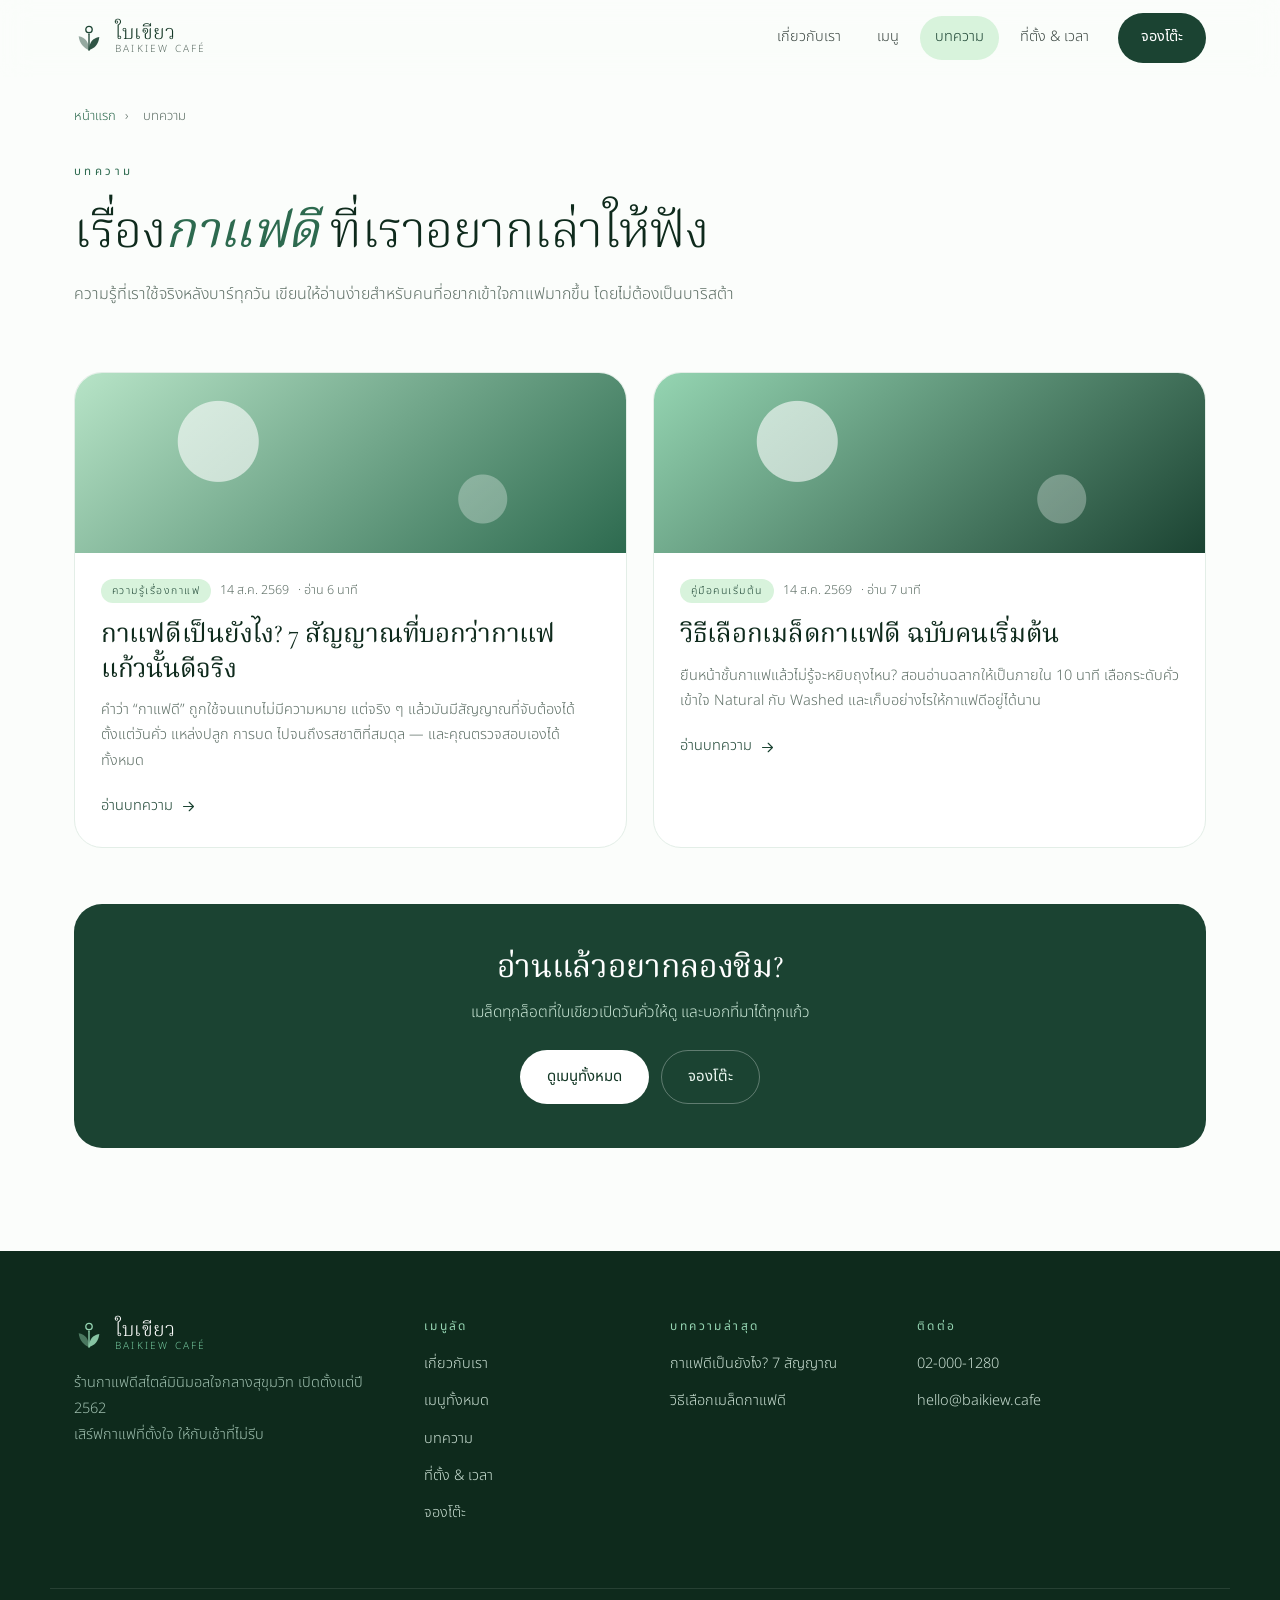
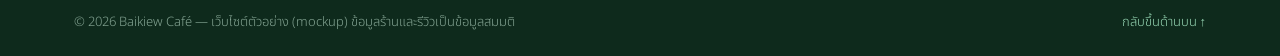
==== blog/index.html @ 53b9fb04 "Add SEO layer and two articles targeting "กาแฟดี" - Homepage: keyword-focused title/description, can" ====
<!DOCTYPE html>
<html lang="th">
<head>
<meta charset="UTF-8" />
<meta name="viewport" content="width=device-width, initial-scale=1" />
<title>บทความเรื่องกาแฟดี — ความรู้จากบาริสต้าใบเขียว | Baikiew Café</title>
<meta name="description" content="รวมบทความเรื่องกาแฟดีจากทีมบาริสต้าใบเขียว ตั้งแต่วิธีดูว่ากาแฟแก้วไหนดีจริง ไปจนถึงคู่มือเลือกและเก็บเมล็ดกาแฟฉบับคนเริ่มต้น" />
<meta name="keywords" content="กาแฟดี, บทความกาแฟ, ความรู้กาแฟ, เลือกเมล็ดกาแฟ" />
<meta name="robots" content="index, follow, max-image-preview:large" />
<link rel="canonical" href="https://baikiew-cafe-tham8.vercel.app/blog/" />
<meta name="theme-color" content="#2D6A4F" />
<link rel="icon" href="../assets/favicon.svg" type="image/svg+xml" />

<meta property="og:type" content="website" />
<meta property="og:title" content="บทความเรื่องกาแฟดี — ความรู้จากบาริสต้าใบเขียว" />
<meta property="og:description" content="รวมบทความเรื่องกาแฟดี ตั้งแต่วิธีดูว่ากาแฟแก้วไหนดีจริง ไปจนถึงคู่มือเลือกเมล็ด" />
<meta property="og:url" content="https://baikiew-cafe-tham8.vercel.app/blog/" />
<meta property="og:site_name" content="ใบเขียว · Baikiew Café" />
<meta property="og:locale" content="th_TH" />

<link rel="preconnect" href="https://fonts.googleapis.com" />
<link rel="preconnect" href="https://fonts.gstatic.com" crossorigin />
<link href="https://fonts.googleapis.com/css2?family=Cormorant+Garamond:ital,wght@0,300;0,400;0,500;0,600;1,400&family=Noto+Sans+Thai:wght@200;300;400;500;600&family=Noto+Serif+Thai:wght@300;400;500&display=swap" rel="stylesheet" />
<link rel="stylesheet" href="../styles.css" />

<script type="application/ld+json">
{
  "@context": "https://schema.org",
  "@type": "Blog",
  "name": "บทความเรื่องกาแฟดี — ใบเขียว Baikiew Café",
  "description": "รวมบทความเรื่องกาแฟดีจากทีมบาริสต้าใบเขียว",
  "inLanguage": "th-TH",
  "url": "https://baikiew-cafe-tham8.vercel.app/blog/",
  "publisher": { "@type": "Organization", "name": "ใบเขียว · Baikiew Café" },
  "blogPost": [
    {
      "@type": "BlogPosting",
      "headline": "กาแฟดีเป็นยังไง? 7 สัญญาณที่บอกว่ากาแฟแก้วนั้นดีจริง",
      "url": "https://baikiew-cafe-tham8.vercel.app/blog/what-makes-good-coffee",
      "datePublished": "2026-08-14"
    },
    {
      "@type": "BlogPosting",
      "headline": "วิธีเลือกเมล็ดกาแฟดี ฉบับคนเริ่มต้น",
      "url": "https://baikiew-cafe-tham8.vercel.app/blog/how-to-choose-coffee-beans",
      "datePublished": "2026-08-14"
    }
  ]
}
</script>

<script type="application/ld+json">
{
  "@context": "https://schema.org",
  "@type": "BreadcrumbList",
  "itemListElement": [
    { "@type": "ListItem", "position": 1, "name": "หน้าแรก", "item": "https://baikiew-cafe-tham8.vercel.app/" },
    { "@type": "ListItem", "position": 2, "name": "บทความ" }
  ]
}
</script>
</head>
<body>

<a class="skip-link" href="#main">ข้ามไปยังเนื้อหาหลัก</a>

<header class="site-header" id="siteHeader">
  <div class="wrap header-inner">
    <a href="../" class="brand" aria-label="Baikiew Café หน้าแรก">
      <svg class="brand-mark" viewBox="0 0 32 32" aria-hidden="true">
        <path d="M16 29c0-8 4-13 11-14-1 8-5 12-11 14Z" fill="currentColor" opacity=".9"/>
        <path d="M16 29C16 20 12 15 5 14c1 8 5 12 11 15Z" fill="currentColor" opacity=".45"/>
        <path d="M16 29V12" stroke="currentColor" stroke-width="1.4" stroke-linecap="round"/>
        <circle cx="16" cy="7" r="3.4" fill="none" stroke="currentColor" stroke-width="1.4"/>
      </svg>
      <span class="brand-text">
        <span class="brand-th">ใบเขียว</span>
        <span class="brand-en">Baikiew Café</span>
      </span>
    </a>
    <nav class="nav" id="nav" aria-label="เมนูหลัก">
      <a href="../#about">เกี่ยวกับเรา</a>
      <a href="../#menu">เมนู</a>
      <a href="./" class="active">บทความ</a>
      <a href="../#visit">ที่ตั้ง &amp; เวลา</a>
      <a href="../#reserve" class="btn btn-solid nav-cta">จองโต๊ะ</a>
    </nav>
    <button class="hamburger" id="hamburger" aria-label="เปิดเมนู" aria-expanded="false" aria-controls="nav">
      <span></span><span></span><span></span>
    </button>
  </div>
</header>

<main id="main">
<section class="section blog-index">
  <div class="wrap">

    <nav class="crumbs" aria-label="เส้นทางนำทาง">
      <a href="../">หน้าแรก</a> <span aria-hidden="true">›</span>
      <span aria-current="page">บทความ</span>
    </nav>

    <div class="section-head">
      <p class="eyebrow">บทความ</p>
      <h1>เรื่อง<span class="ital">กาแฟดี</span> ที่เราอยากเล่าให้ฟัง</h1>
      <p class="section-sub">
        ความรู้ที่เราใช้จริงหลังบาร์ทุกวัน เขียนให้อ่านง่ายสำหรับคนที่อยากเข้าใจกาแฟมากขึ้น
        โดยไม่ต้องเป็นบาริสต้า
      </p>
    </div>

    <div class="post-grid">

      <article class="post-card">
        <a href="what-makes-good-coffee" class="post-card-art post-art--a" aria-hidden="true" tabindex="-1"></a>
        <div class="post-card-body">
          <div class="post-card-meta">
            <span class="tag">ความรู้เรื่องกาแฟ</span>
            <time datetime="2026-08-14">14 ส.ค. 2569</time>
            <span>· อ่าน 6 นาที</span>
          </div>
          <h2><a href="what-makes-good-coffee">กาแฟดีเป็นยังไง? 7 สัญญาณที่บอกว่ากาแฟแก้วนั้นดีจริง</a></h2>
          <p>
            คำว่า “กาแฟดี” ถูกใช้จนแทบไม่มีความหมาย แต่จริง ๆ แล้วมันมีสัญญาณที่จับต้องได้
            ตั้งแต่วันคั่ว แหล่งปลูก การบด ไปจนถึงรสชาติที่สมดุล — และคุณตรวจสอบเองได้ทั้งหมด
          </p>
          <a href="what-makes-good-coffee" class="post-card-more">
            อ่านบทความ
            <svg viewBox="0 0 24 24" aria-hidden="true" class="ico"><path d="M5 12h14m-6-6 6 6-6 6" fill="none" stroke="currentColor" stroke-width="1.6" stroke-linecap="round" stroke-linejoin="round"/></svg>
          </a>
        </div>
      </article>

      <article class="post-card">
        <a href="how-to-choose-coffee-beans" class="post-card-art post-art--b" aria-hidden="true" tabindex="-1"></a>
        <div class="post-card-body">
          <div class="post-card-meta">
            <span class="tag">คู่มือคนเริ่มต้น</span>
            <time datetime="2026-08-14">14 ส.ค. 2569</time>
            <span>· อ่าน 7 นาที</span>
          </div>
          <h2><a href="how-to-choose-coffee-beans">วิธีเลือกเมล็ดกาแฟดี ฉบับคนเริ่มต้น</a></h2>
          <p>
            ยืนหน้าชั้นกาแฟแล้วไม่รู้จะหยิบถุงไหน? สอนอ่านฉลากให้เป็นภายใน 10 นาที
            เลือกระดับคั่ว เข้าใจ Natural กับ Washed และเก็บอย่างไรให้กาแฟดีอยู่ได้นาน
          </p>
          <a href="how-to-choose-coffee-beans" class="post-card-more">
            อ่านบทความ
            <svg viewBox="0 0 24 24" aria-hidden="true" class="ico"><path d="M5 12h14m-6-6 6 6-6 6" fill="none" stroke="currentColor" stroke-width="1.6" stroke-linecap="round" stroke-linejoin="round"/></svg>
          </a>
        </div>
      </article>

    </div>

    <div class="post-cta">
      <h2>อ่านแล้วอยากลองชิม?</h2>
      <p>เมล็ดทุกล็อตที่ใบเขียวเปิดวันคั่วให้ดู และบอกที่มาได้ทุกแก้ว</p>
      <div class="post-cta-actions">
        <a href="../#menu" class="btn btn-solid">ดูเมนูทั้งหมด</a>
        <a href="../#reserve" class="btn btn-ghost">จองโต๊ะ</a>
      </div>
    </div>

  </div>
</section>
</main>

<footer class="site-footer">
  <div class="wrap footer-grid">
    <div class="footer-brand">
      <div class="brand brand--footer">
        <svg class="brand-mark" viewBox="0 0 32 32" aria-hidden="true">
          <path d="M16 29c0-8 4-13 11-14-1 8-5 12-11 14Z" fill="currentColor" opacity=".9"/>
          <path d="M16 29C16 20 12 15 5 14c1 8 5 12 11 15Z" fill="currentColor" opacity=".45"/>
          <path d="M16 29V12" stroke="currentColor" stroke-width="1.4" stroke-linecap="round"/>
          <circle cx="16" cy="7" r="3.4" fill="none" stroke="currentColor" stroke-width="1.4"/>
        </svg>
        <span class="brand-text"><span class="brand-th">ใบเขียว</span><span class="brand-en">Baikiew Café</span></span>
      </div>
      <p>ร้านกาแฟดีสไตล์มินิมอลใจกลางสุขุมวิท เปิดตั้งแต่ปี 2562<br />เสิร์ฟกาแฟที่ตั้งใจ ให้กับเช้าที่ไม่รีบ</p>
    </div>
    <div class="footer-col">
      <h4>เมนูลัด</h4>
      <ul>
        <li><a href="../#about">เกี่ยวกับเรา</a></li>
        <li><a href="../#menu">เมนูทั้งหมด</a></li>
        <li><a href="./">บทความ</a></li>
        <li><a href="../#visit">ที่ตั้ง &amp; เวลา</a></li>
        <li><a href="../#reserve">จองโต๊ะ</a></li>
      </ul>
    </div>
    <div class="footer-col">
      <h4>บทความล่าสุด</h4>
      <ul>
        <li><a href="what-makes-good-coffee">กาแฟดีเป็นยังไง? 7 สัญญาณ</a></li>
        <li><a href="how-to-choose-coffee-beans">วิธีเลือกเมล็ดกาแฟดี</a></li>
      </ul>
    </div>
    <div class="footer-col">
      <h4>ติดต่อ</h4>
      <ul>
        <li><a href="tel:+6620001280">02‑000‑1280</a></li>
        <li><a href="mailto:hello@baikiew.cafe">hello@baikiew.cafe</a></li>
      </ul>
    </div>
  </div>
  <div class="wrap footer-bottom">
    <p>© <span id="year">2026</span> Baikiew Café — เว็บไซต์ตัวอย่าง (mockup) ข้อมูลร้านและรีวิวเป็นข้อมูลสมมติ</p>
    <a href="#" class="to-top">กลับขึ้นด้านบน ↑</a>
  </div>
</footer>

<script src="../app.js"></script>
</body>
</html>
---- styles.css ----
/* =========================================================
   Baikiew Café — minimal green & white
   ========================================================= */

:root {
  --green-900: #0E2A1C;
  --green-800: #143826;
  --green-700: #1B4332;
  --green-600: #2D6A4F;
  --green-500: #40916C;
  --green-400: #74C69D;
  --green-300: #95D5B2;
  --green-200: #B7E4C7;
  --green-100: #D8F3DC;
  --green-050: #F1F8F4;

  --white: #FFFFFF;
  --paper: #FBFDFB;
  --ink: #12211A;
  --muted: #5E6F66;
  --line: #E3EEE7;

  --radius-s: 10px;
  --radius: 18px;
  --radius-l: 28px;

  --shadow-s: 0 1px 2px rgba(14, 42, 28, .05), 0 4px 14px rgba(14, 42, 28, .05);
  --shadow-m: 0 2px 6px rgba(14, 42, 28, .06), 0 18px 44px rgba(14, 42, 28, .08);

  --font-body: 'Noto Sans Thai', -apple-system, BlinkMacSystemFont, 'Segoe UI', sans-serif;
  --font-display: 'Cormorant Garamond', 'Noto Serif Thai', Georgia, serif;

  --wrap: 1180px;
  --header-h: 76px;
}

/* ---------- reset ---------- */
*, *::before, *::after { box-sizing: border-box; }
html { -webkit-text-size-adjust: 100%; scroll-behavior: smooth; scroll-padding-top: 96px; }
body {
  margin: 0;
  font-family: var(--font-body);
  font-weight: 300;
  font-size: 16px;
  line-height: 1.75;
  color: var(--ink);
  background: var(--paper);
  -webkit-font-smoothing: antialiased;
}
img, svg { max-width: 100%; display: block; }
a { color: inherit; }
h1, h2, h3, h4 { margin: 0; font-weight: 400; line-height: 1.2; letter-spacing: -.01em; }
p { margin: 0; }
ul { margin: 0; padding: 0; list-style: none; }
button, input, select, textarea { font: inherit; color: inherit; }

.wrap { width: 100%; max-width: var(--wrap); margin-inline: auto; padding-inline: 24px; }

.skip-link {
  position: absolute; left: -9999px; top: 0; z-index: 200;
  background: var(--green-700); color: #fff; padding: 12px 20px; border-radius: 0 0 10px 0;
}
.skip-link:focus { left: 0; }

:focus-visible { outline: 2px solid var(--green-600); outline-offset: 3px; border-radius: 4px; }

.ital {
  font-family: var(--font-display); font-style: italic; font-weight: 400;
  color: var(--green-600); white-space: nowrap;
}

/* ---------- buttons ---------- */
.btn {
  display: inline-flex; align-items: center; justify-content: center; gap: 8px;
  padding: 13px 26px; border-radius: 999px;
  font-size: 15px; font-weight: 400; text-decoration: none; cursor: pointer;
  border: 1px solid transparent; transition: all .25s ease; white-space: nowrap;
}
.btn .ico { width: 18px; height: 18px; transition: transform .25s ease; }
.btn:hover .ico { transform: translateX(4px); }
.btn-solid { background: var(--green-700); color: #fff; }
.btn-solid:hover { background: var(--green-900); transform: translateY(-2px); box-shadow: 0 10px 24px rgba(27, 67, 50, .25); }
.btn-ghost { background: transparent; color: var(--green-800); border-color: var(--green-200); }
.btn-ghost:hover { background: var(--green-050); border-color: var(--green-400); }
.btn-block { width: 100%; }

/* ---------- header ---------- */
.site-header {
  position: sticky; top: 0; z-index: 100;
  background: rgba(251, 253, 251, .82);
  backdrop-filter: saturate(180%) blur(14px);
  -webkit-backdrop-filter: saturate(180%) blur(14px);
  border-bottom: 1px solid transparent;
  transition: border-color .3s ease, box-shadow .3s ease;
}
.site-header.scrolled { border-bottom-color: var(--line); box-shadow: 0 1px 20px rgba(14, 42, 28, .05); }
.header-inner { display: flex; align-items: center; justify-content: space-between; height: var(--header-h); gap: 20px; }

.brand { display: inline-flex; align-items: center; gap: 11px; text-decoration: none; color: var(--green-700); }
.brand-mark { width: 30px; height: 30px; flex: none; }
.brand-text { display: flex; flex-direction: column; line-height: 1.1; }
.brand-th { font-family: var(--font-display); font-size: 20px; color: var(--green-800); letter-spacing: .01em; }
.brand-en { font-size: 10px; letter-spacing: .22em; text-transform: uppercase; color: var(--muted); }

.nav { display: flex; align-items: center; gap: 6px; }
.nav > a {
  padding: 9px 15px; border-radius: 999px; font-size: 14.5px;
  text-decoration: none; color: var(--ink); opacity: .82; transition: all .2s ease;
}
.nav > a:hover { opacity: 1; background: var(--green-050); }
.nav > a.active { color: var(--green-700); opacity: 1; background: var(--green-100); }
.nav-cta { margin-left: 8px; padding: 11px 22px !important; color: #fff !important; opacity: 1 !important; }
.nav-cta:hover { background: var(--green-900) !important; }

.hamburger {
  display: none; width: 42px; height: 42px; border: 1px solid var(--line); background: var(--white);
  border-radius: 12px; cursor: pointer; padding: 0; place-items: center; gap: 5px;
}
.hamburger span { display: block; width: 18px; height: 1.6px; background: var(--green-800); border-radius: 2px; transition: transform .28s ease, opacity .2s ease; }
.hamburger[aria-expanded="true"] span:nth-child(1) { transform: translateY(6.6px) rotate(45deg); }
.hamburger[aria-expanded="true"] span:nth-child(2) { opacity: 0; }
.hamburger[aria-expanded="true"] span:nth-child(3) { transform: translateY(-6.6px) rotate(-45deg); }

/* ---------- hero ---------- */
.hero { position: relative; overflow: hidden; background: linear-gradient(180deg, var(--green-050) 0%, var(--paper) 78%); }
.hero-grid {
  display: grid; grid-template-columns: 1.05fr .95fr; gap: 56px; align-items: center;
  padding-block: clamp(48px, 7vw, 96px) clamp(40px, 5vw, 72px);
}
.eyebrow {
  font-size: 11.5px; letter-spacing: .3em; text-transform: uppercase;
  color: var(--green-600); margin-bottom: 18px; font-weight: 400;
}
.hero h1 {
  font-family: var(--font-display);
  font-size: clamp(42px, 6vw, 74px);
  /* Thai needs headroom for tone marks / upper vowels — don't go below ~1.15 */
  font-weight: 300; line-height: 1.16; letter-spacing: -.015em; color: var(--green-900);
}
.lead { margin-top: 24px; font-size: 17px; color: var(--muted); max-width: 46ch; }
.hero-actions { display: flex; flex-wrap: wrap; gap: 12px; margin-top: 34px; }

.hero-stats { display: flex; flex-wrap: wrap; gap: 40px; margin: 52px 0 0; padding-top: 30px; border-top: 1px solid var(--line); }
.hero-stats dt { font-size: 11px; letter-spacing: .18em; text-transform: uppercase; color: var(--muted); }
.hero-stats dd { margin: 6px 0 0; font-family: var(--font-display); font-size: 22px; color: var(--green-800); }

.hero-art { position: relative; display: grid; place-items: center; }
.art-disc {
  position: absolute; inset: 6% 4% 10%;
  background: radial-gradient(circle at 34% 28%, var(--green-100), var(--green-050) 62%, transparent 72%);
  border-radius: 50%;
}
.art-svg { position: relative; width: 100%; max-width: 440px; }
.steam path { stroke-dasharray: 60; animation: steam 4.2s ease-in-out infinite; opacity: .75; }
.steam path:nth-child(2) { animation-delay: .5s; }
.steam path:nth-child(3) { animation-delay: 1s; }
@keyframes steam {
  0%, 100% { opacity: .25; transform: translateY(4px); }
  50% { opacity: .85; transform: translateY(-4px); }
}
.leaf-a { animation: sway 7s ease-in-out infinite; transform-origin: 60px 300px; }
.leaf-b { animation: sway 8.5s ease-in-out infinite reverse; transform-origin: 350px 130px; }
@keyframes sway { 0%, 100% { transform: rotate(-2.5deg); } 50% { transform: rotate(2.5deg); } }

/* marquee */
.marquee { border-block: 1px solid var(--line); background: var(--white); overflow: hidden; padding: 14px 0; }
.marquee-track { display: flex; gap: 34px; width: max-content; animation: slide 34s linear infinite; }
.marquee-track span {
  font-size: 12px; letter-spacing: .22em; text-transform: uppercase; color: var(--green-600); white-space: nowrap;
}
@keyframes slide { to { transform: translateX(-50%); } }

/* ---------- sections ---------- */
.section { padding-block: clamp(64px, 8vw, 112px); }
.section-head { max-width: 660px; margin-bottom: clamp(40px, 5vw, 64px); }
.section-head h2 { font-family: var(--font-display); font-size: clamp(30px, 4.2vw, 48px); font-weight: 300; color: var(--green-900); line-height: 1.24; }
.section-sub { margin-top: 18px; color: var(--muted); font-size: 16px; }

/* ---------- about ---------- */
.about { background: var(--white); border-block: 1px solid var(--line); }
.feature-grid { display: grid; grid-template-columns: repeat(4, 1fr); gap: 20px; }
.feature {
  background: var(--green-050); border: 1px solid var(--line); border-radius: var(--radius);
  padding: 30px 26px 32px; transition: transform .3s ease, box-shadow .3s ease, background .3s ease;
}
.feature:hover { transform: translateY(-5px); background: var(--white); box-shadow: var(--shadow-m); }
.feature-ico { width: 32px; height: 32px; color: var(--green-600); margin-bottom: 20px; }
.feature h3 { font-size: 18px; font-weight: 500; margin-bottom: 10px; color: var(--green-800); }
.feature p { font-size: 14.5px; color: var(--muted); line-height: 1.7; }

/* ---------- menu ---------- */
.menu-section { background: var(--paper); }
.menu-toolbar {
  display: flex; flex-wrap: wrap; gap: 16px; align-items: center; justify-content: space-between;
  margin-bottom: 40px; padding-bottom: 22px; border-bottom: 1px solid var(--line);
}
.filters { display: flex; flex-wrap: wrap; gap: 8px; }
.chip {
  padding: 9px 18px; border-radius: 999px; border: 1px solid var(--line); background: var(--white);
  font-size: 14px; cursor: pointer; transition: all .2s ease; color: var(--ink);
}
.chip:hover { border-color: var(--green-400); color: var(--green-700); }
.chip[aria-selected="true"] { background: var(--green-700); border-color: var(--green-700); color: #fff; }

.search-box { position: relative; display: flex; align-items: center; }
.search-box svg { position: absolute; left: 14px; width: 17px; height: 17px; color: var(--muted); pointer-events: none; }
.search-box input {
  width: 260px; padding: 11px 16px 11px 40px; border-radius: 999px;
  border: 1px solid var(--line); background: var(--white); font-size: 14px; transition: all .2s ease;
}
.search-box input:focus { outline: none; border-color: var(--green-400); box-shadow: 0 0 0 4px var(--green-050); }
.search-box input::placeholder { color: #9AAAA1; }

.menu-cat { margin-bottom: 60px; }
.menu-cat:last-child { margin-bottom: 0; }
.cat-head { display: flex; flex-wrap: wrap; align-items: baseline; gap: 14px; margin-bottom: 6px; }
.cat-head h3 { font-family: var(--font-display); font-size: 30px; font-weight: 400; color: var(--green-800); }
.cat-head .cat-en { font-size: 11px; letter-spacing: .24em; text-transform: uppercase; color: var(--green-500); }
.cat-note { font-size: 13.5px; color: var(--muted); margin-bottom: 22px; }

.price-legend {
  display: grid; grid-template-columns: 1fr 190px; gap: 12px; align-items: center;
  padding: 0 20px 10px; font-size: 11px; letter-spacing: .16em; text-transform: uppercase; color: var(--muted);
}
.price-legend .cols { display: grid; grid-template-columns: repeat(3, 1fr); text-align: right; gap: 6px; }

.item-list { border-top: 1px solid var(--line); }
.menu-item {
  display: grid; grid-template-columns: 1fr 190px; gap: 12px; align-items: start;
  padding: 20px; border-bottom: 1px solid var(--line);
  transition: background .2s ease;
}
.menu-item:hover { background: var(--white); }
.item-name { display: flex; flex-wrap: wrap; align-items: center; gap: 9px; font-size: 17px; color: var(--green-900); }
.item-en { font-size: 12px; letter-spacing: .1em; text-transform: uppercase; color: var(--green-500); }
.item-desc { margin-top: 5px; font-size: 14px; color: var(--muted); max-width: 62ch; line-height: 1.65; }
.item-prices { display: grid; grid-template-columns: repeat(3, 1fr); text-align: right; gap: 6px; font-size: 16px; color: var(--green-800); }
.item-prices span.na { color: #C4D3CB; }
.item-single { text-align: right; font-size: 17px; color: var(--green-800); }

.tag {
  display: inline-block; padding: 3px 11px; border-radius: 999px;
  font-size: 10.5px; letter-spacing: .14em; text-transform: uppercase;
  background: var(--green-100); color: var(--green-700); white-space: nowrap;
}
.tag--new { background: #FDF3D8; color: #8A6A16; }
.tag--vegan { background: #E4F5E9; color: var(--green-600); }
.tag--caffeine-free { background: #EDF1FA; color: #4A5D8C; }

.menu-empty { text-align: center; color: var(--muted); padding: 50px 0; }

.addons {
  margin-top: 56px; background: var(--green-050); border: 1px solid var(--line);
  border-radius: var(--radius-l); padding: 36px clamp(24px, 4vw, 44px);
}
.addons h3 { font-family: var(--font-display); font-size: 26px; color: var(--green-800); margin-bottom: 20px; }
.addons ul { display: grid; grid-template-columns: repeat(auto-fit, minmax(260px, 1fr)); gap: 4px 36px; }
.addons li {
  display: flex; align-items: baseline; gap: 10px; padding: 9px 0;
  border-bottom: 1px dashed var(--line); font-size: 15px;
}
.addons li span { color: var(--muted); }
.addons li b { margin-left: auto; font-weight: 400; color: var(--green-700); }
.addons-note { margin-top: 22px; font-size: 14px; color: var(--muted); }

/* ---------- signature ---------- */
.signature { background: var(--white); border-block: 1px solid var(--line); }
.sig-grid { display: grid; grid-template-columns: repeat(3, 1fr); gap: 26px; }
.sig-card {
  background: var(--paper); border: 1px solid var(--line); border-radius: var(--radius-l);
  overflow: hidden; transition: transform .35s ease, box-shadow .35s ease;
}
.sig-card:hover { transform: translateY(-6px); box-shadow: var(--shadow-m); }
.sig-art { height: 210px; position: relative; overflow: hidden; }
.sig-art::after {
  content: ''; position: absolute; inset: 0;
  background-image:
    radial-gradient(circle at 30% 35%, rgba(255,255,255,.7) 0 46px, transparent 47px),
    radial-gradient(circle at 72% 68%, rgba(255,255,255,.35) 0 26px, transparent 27px);
}
.sig-art--a { background: linear-gradient(140deg, var(--green-200), var(--green-500)); }
.sig-art--b { background: linear-gradient(140deg, var(--green-300), var(--green-600)); }
.sig-art--c { background: linear-gradient(140deg, var(--green-100), var(--green-400)); }
.sig-body { padding: 26px 26px 30px; }
.sig-body h3 { font-family: var(--font-display); font-size: 26px; color: var(--green-900); margin: 12px 0 4px; }
.sig-en { font-size: 11.5px; letter-spacing: .14em; text-transform: uppercase; color: var(--green-500); margin-bottom: 14px; }
.sig-body > p:last-of-type { font-size: 14.5px; color: var(--muted); }
.sig-foot {
  display: flex; align-items: baseline; justify-content: space-between; gap: 12px;
  margin-top: 22px; padding-top: 18px; border-top: 1px solid var(--line);
}
.sig-foot b { font-family: var(--font-display); font-size: 26px; font-weight: 500; color: var(--green-700); }
.sig-foot span { font-size: 13px; color: var(--muted); }

/* ---------- gallery ---------- */
.space { background: var(--paper); }
.gallery { display: grid; grid-template-columns: repeat(4, 1fr); grid-auto-rows: 190px; gap: 18px; }
.g { margin: 0; position: relative; border-radius: var(--radius); overflow: hidden; border: 1px solid var(--line); }
.g1 { grid-column: span 2; grid-row: span 2; }
.g2 { grid-column: span 2; }
.g3, .g4 { grid-column: span 1; }
.g-art { position: absolute; inset: 0; transition: transform .6s ease; }
.g:hover .g-art { transform: scale(1.05); }
.g figcaption {
  position: absolute; left: 0; right: 0; bottom: 0; z-index: 2;
  padding: 30px 20px 16px; font-size: 13.5px; color: #fff;
  background: linear-gradient(transparent, rgba(14, 42, 28, .72));
}
.g-window {
  background:
    linear-gradient(180deg, rgba(255,255,255,.55), transparent 60%),
    repeating-linear-gradient(90deg, transparent 0 76px, rgba(27,67,50,.18) 76px 80px),
    repeating-linear-gradient(0deg, transparent 0 96px, rgba(27,67,50,.14) 96px 100px),
    linear-gradient(160deg, var(--green-100), var(--green-400));
}
.g-bar {
  background:
    linear-gradient(0deg, rgba(14,42,28,.28) 0 34%, transparent 34%),
    radial-gradient(circle at 22% 62%, rgba(255,255,255,.75) 0 20px, transparent 21px),
    radial-gradient(circle at 40% 62%, rgba(255,255,255,.55) 0 14px, transparent 15px),
    radial-gradient(circle at 58% 62%, rgba(255,255,255,.4) 0 10px, transparent 11px),
    linear-gradient(150deg, var(--green-300), var(--green-700));
}
.g-plant {
  background:
    radial-gradient(ellipse 90px 40px at 20% 30%, var(--green-600) 0 100%, transparent),
    radial-gradient(ellipse 70px 32px at 62% 20%, var(--green-500) 0 100%, transparent),
    radial-gradient(ellipse 100px 44px at 78% 62%, var(--green-700) 0 100%, transparent),
    linear-gradient(170deg, var(--green-100), var(--green-300));
}
.g-quiet {
  background:
    linear-gradient(115deg, transparent 40%, rgba(255,255,255,.6) 41% 46%, transparent 47%),
    linear-gradient(115deg, transparent 60%, rgba(255,255,255,.35) 61% 64%, transparent 65%),
    linear-gradient(200deg, var(--green-500), var(--green-800));
}

/* ---------- reviews ---------- */
.reviews { background: var(--green-700); color: #EAF6EF; }
.reviews .eyebrow { color: var(--green-300); }
.reviews .section-head h2 { color: #fff; }
.review-grid { display: grid; grid-template-columns: repeat(3, 1fr); gap: 22px; }
.review {
  margin: 0; padding: 30px 28px; border-radius: var(--radius);
  background: rgba(255, 255, 255, .07); border: 1px solid rgba(255, 255, 255, .14);
}
.stars { color: var(--green-300); letter-spacing: 3px; font-size: 15px; margin-bottom: 14px; }
.review p { font-size: 15.5px; line-height: 1.8; color: #F0F8F3; }
.review cite { display: block; margin-top: 18px; font-style: normal; font-size: 13px; color: var(--green-300); }

/* ---------- visit ---------- */
.visit { background: var(--white); border-top: 1px solid var(--line); }
.visit-grid { display: grid; grid-template-columns: 1fr 1fr; gap: 60px; align-items: start; }
.info-block { margin-top: 34px; padding-top: 26px; border-top: 1px solid var(--line); }
.info-block h3 { font-size: 12px; letter-spacing: .2em; text-transform: uppercase; color: var(--green-600); margin-bottom: 12px; }
.info-block p { font-size: 16px; }
.info-block .muted { color: var(--muted); font-size: 14px; margin-top: 8px; }
.info-block a { color: var(--green-700); text-decoration-color: var(--green-200); text-underline-offset: 3px; }

.hours { width: 100%; border-collapse: collapse; }
.hours th, .hours td { padding: 9px 0; border-bottom: 1px dashed var(--line); font-weight: 300; text-align: left; }
.hours td { text-align: right; color: var(--green-800); }
.hours tr.closed th, .hours tr.closed td { color: var(--muted); font-size: 14px; }

.open-now { display: inline-flex; align-items: center; gap: 9px; margin-top: 18px; font-size: 14.5px; }
.open-now .dot { width: 8px; height: 8px; border-radius: 50%; background: var(--green-500); box-shadow: 0 0 0 4px rgba(64, 145, 108, .18); }
.open-now.closed .dot { background: #C4756A; box-shadow: 0 0 0 4px rgba(196, 117, 106, .18); }

.reserve-card {
  background: var(--green-050); border: 1px solid var(--line);
  border-radius: var(--radius-l); padding: clamp(26px, 4vw, 40px); box-shadow: var(--shadow-s);
}
.reserve-card > h3 { font-family: var(--font-display); font-size: 30px; color: var(--green-900); }
.reserve-card > .muted { color: var(--muted); font-size: 14px; margin: 10px 0 26px; }
.field { margin-bottom: 16px; }
.field label { display: block; font-size: 13px; color: var(--green-800); margin-bottom: 7px; }
.field .opt { color: var(--muted); }
.field input, .field select, .field textarea {
  width: 100%; padding: 12px 15px; border-radius: var(--radius-s);
  border: 1px solid var(--line); background: var(--white); font-size: 15px; font-weight: 300;
  transition: border-color .2s ease, box-shadow .2s ease; resize: vertical;
}
.field input:focus, .field select:focus, .field textarea:focus {
  outline: none; border-color: var(--green-400); box-shadow: 0 0 0 4px rgba(116, 198, 157, .18);
}
.field.invalid input, .field.invalid select { border-color: #C4756A; }
.field-row { display: grid; grid-template-columns: 1fr 1fr; gap: 14px; }
.err { display: block; min-height: 16px; margin-top: 5px; font-size: 12px; color: #B65C4F; }
.form-note { margin-top: 12px; font-size: 12.5px; color: var(--muted); text-align: center; }
.form-success {
  margin-top: 18px; padding: 16px 18px; border-radius: var(--radius-s);
  background: var(--green-100); color: var(--green-800); font-size: 14.5px; line-height: 1.65;
}

/* ---------- footer ---------- */
.site-footer { background: var(--green-900); color: #C9DED2; padding-top: 68px; }
.footer-grid { display: grid; grid-template-columns: 1.5fr 1fr 1fr 1.4fr; gap: 40px; padding-bottom: 52px; }
.brand--footer { color: var(--green-300); margin-bottom: 18px; }
.brand--footer .brand-th { color: #fff; }
.brand--footer .brand-en { color: var(--green-400); }
.footer-brand p { font-size: 14.5px; line-height: 1.8; color: #9FBFAF; }
.footer-col h4 { font-size: 12px; letter-spacing: .2em; text-transform: uppercase; color: var(--green-300); margin-bottom: 16px; font-weight: 400; }
.footer-col li { margin-bottom: 9px; }
.footer-col a { font-size: 14.5px; text-decoration: none; color: #C9DED2; transition: color .2s ease; }
.footer-col a:hover { color: #fff; }
.newsletter p { font-size: 14px; color: #9FBFAF; margin-bottom: 16px; }
.news-form { display: flex; gap: 8px; }
.news-form input {
  flex: 1; min-width: 0; padding: 11px 16px; border-radius: 999px;
  border: 1px solid rgba(255, 255, 255, .18); background: rgba(255, 255, 255, .06); color: #fff; font-size: 14px;
}
.news-form input::placeholder { color: #7E9C8C; }
.news-form input:focus { outline: none; border-color: var(--green-400); }
.news-form button {
  width: 44px; height: 44px; flex: none; border-radius: 50%; border: none;
  background: var(--green-400); color: var(--green-900); cursor: pointer; display: grid; place-items: center;
  transition: background .2s ease, transform .2s ease;
}
.news-form button:hover { background: #fff; transform: translateX(2px); }
.news-form button svg { width: 19px; height: 19px; }
.news-msg { margin-top: 10px; font-size: 13px; color: var(--green-300); min-height: 18px; }

.footer-bottom {
  display: flex; flex-wrap: wrap; gap: 12px; justify-content: space-between; align-items: center;
  padding-block: 22px; border-top: 1px solid rgba(255, 255, 255, .1); font-size: 13px; color: #83A392;
}
.to-top { text-decoration: none; color: var(--green-300); }
.to-top:hover { color: #fff; }

/* ---------- reveal animation ---------- */
.reveal { opacity: 0; transform: translateY(22px); transition: opacity .7s ease, transform .7s ease; }
.reveal.visible { opacity: 1; transform: none; }

/* =========================================================
   Blog — index + article
   ========================================================= */
.crumbs { font-size: 13px; color: var(--muted); padding-block: 28px 0; }
.crumbs a { color: var(--green-600); text-decoration: none; }
.crumbs a:hover { text-decoration: underline; text-underline-offset: 3px; }
.crumbs span { margin-inline: 6px; }

/* ---------- blog index ---------- */
.blog-index { background: var(--paper); padding-top: 0; }
.blog-index .section-head { margin-top: 34px; }
.blog-index .section-head { max-width: 720px; }
.blog-index .section-head h1 {
  font-family: var(--font-display); font-size: clamp(32px, 4.6vw, 50px);
  font-weight: 300; color: var(--green-900); line-height: 1.24; text-wrap: balance;
}
.post-grid { display: grid; grid-template-columns: repeat(2, 1fr); gap: 26px; }
.post-card {
  display: flex; flex-direction: column;
  background: var(--white); border: 1px solid var(--line); border-radius: var(--radius-l);
  overflow: hidden; transition: transform .35s ease, box-shadow .35s ease;
}
.post-card:hover { transform: translateY(-5px); box-shadow: var(--shadow-m); }
.post-card-art { display: block; height: 180px; position: relative; overflow: hidden; }
.post-card-art::after {
  content: ''; position: absolute; inset: 0;
  background-image:
    radial-gradient(circle at 26% 38%, rgba(255,255,255,.6) 0 40px, transparent 41px),
    radial-gradient(circle at 74% 70%, rgba(255,255,255,.3) 0 24px, transparent 25px);
}
.post-art--a { background: linear-gradient(140deg, var(--green-200), var(--green-600)); }
.post-art--b { background: linear-gradient(140deg, var(--green-300), var(--green-700)); }
.post-card-body { padding: 26px 26px 28px; display: flex; flex-direction: column; flex: 1; }
.post-card-meta {
  display: flex; flex-wrap: wrap; align-items: center; gap: 9px;
  font-size: 12.5px; color: var(--muted); margin-bottom: 14px;
}
.blog-teaser { background: var(--paper); }
.post-card h2, .post-card h3 {
  font-family: var(--font-display); font-size: 26px; font-weight: 400;
  line-height: 1.32; margin-bottom: 12px;
}
.post-card h2 a, .post-card h3 a { color: var(--green-900); text-decoration: none; }
.post-card h2 a:hover, .post-card h3 a:hover { color: var(--green-600); }
.post-card-body > p { font-size: 14.5px; color: var(--muted); line-height: 1.75; }
.post-card-more {
  display: inline-flex; align-items: center; gap: 7px; margin-top: 20px;
  font-size: 14.5px; color: var(--green-700); text-decoration: none; align-self: flex-start;
}
.post-card-more .ico { width: 17px; height: 17px; transition: transform .25s ease; }
.post-card-more:hover .ico { transform: translateX(4px); }

/* ---------- article ---------- */
.article { background: var(--paper); padding-bottom: clamp(56px, 7vw, 96px); }
.article-wrap { max-width: 780px; }
.article-head { padding-block: 34px 40px; border-bottom: 1px solid var(--line); margin-bottom: 44px; }
.article-head h1 {
  font-family: var(--font-display); font-size: clamp(32px, 4.8vw, 52px);
  font-weight: 300; color: var(--green-900); line-height: 1.26; letter-spacing: -.01em;
  text-wrap: balance;
}
.article-lead { margin-top: 22px; font-size: 18px; line-height: 1.85; color: var(--muted); }
.article-meta {
  display: flex; flex-wrap: wrap; align-items: center; gap: 9px;
  margin-top: 26px; font-size: 13.5px; color: var(--muted);
}

.article-body { font-size: 17px; line-height: 1.95; color: #24352C; }
.article-body p { margin-bottom: 22px; }
.article-body strong { font-weight: 500; color: var(--green-900); }
.article-body em { font-style: italic; }

.article-body h2 {
  font-family: var(--font-display); font-size: clamp(26px, 3.2vw, 34px); font-weight: 400;
  color: var(--green-900); line-height: 1.3; margin: 52px 0 18px; scroll-margin-top: 96px;
}
.article-body h3 {
  font-size: 19px; font-weight: 500; color: var(--green-800);
  margin: 34px 0 12px; scroll-margin-top: 96px;
}
.article-body > h2:first-child { margin-top: 0; }

.post-table {
  width: 100%; border-collapse: collapse; margin: 12px 0 30px;
  font-size: 15px; background: var(--white); border: 1px solid var(--line);
  border-radius: var(--radius-s); overflow: hidden;
}
.post-table caption {
  caption-side: top; text-align: left; padding-bottom: 10px;
  font-size: 12px; letter-spacing: .16em; text-transform: uppercase; color: var(--green-600);
}
.post-table th, .post-table td {
  padding: 13px 16px; text-align: left; border-bottom: 1px solid var(--line); vertical-align: top;
}
.post-table thead th {
  background: var(--green-050); font-weight: 500; color: var(--green-800);
  font-size: 13.5px; letter-spacing: .02em;
}
.post-table tbody tr:last-child th, .post-table tbody tr:last-child td { border-bottom: none; }
.post-table tbody tr:hover { background: var(--green-050); }

.callout {
  background: var(--green-050); border: 1px solid var(--line);
  border-left: 3px solid var(--green-500);
  border-radius: var(--radius-s); padding: 24px 26px; margin: 34px 0;
}
.callout--check { background: var(--white); }
.callout .callout-title {
  font-family: var(--font-body); font-size: 13px; font-weight: 500;
  letter-spacing: .16em; text-transform: uppercase; color: var(--green-600);
  margin: 0 0 12px;
}
.callout p:last-child, .callout ul:last-child { margin-bottom: 0; }
.callout p { font-size: 16px; margin-bottom: 0; }

.check-list { margin: 0 0 22px; }
.check-list li {
  position: relative; padding-left: 30px; margin-bottom: 10px; font-size: 16px; line-height: 1.7;
}
.check-list li::before {
  content: '✓'; position: absolute; left: 4px; top: 0;
  color: var(--green-500); font-size: 15px;
}

.post-cta {
  background: var(--green-700); color: #EAF6EF; border-radius: var(--radius-l);
  padding: clamp(30px, 4vw, 44px); margin: 56px 0 0; text-align: center;
}
.post-cta h2 {
  font-family: var(--font-display); font-size: clamp(24px, 3vw, 32px);
  font-weight: 400; color: #fff; margin: 0 0 12px;
}
.post-cta p { font-size: 15.5px; color: #C9E5D5; margin-bottom: 24px; }
.post-cta-actions { display: flex; flex-wrap: wrap; gap: 12px; justify-content: center; }
.post-cta .btn-ghost { color: #EAF6EF; border-color: rgba(255,255,255,.3); }
.post-cta .btn-ghost:hover { background: rgba(255,255,255,.1); border-color: rgba(255,255,255,.5); }
.post-cta .btn-solid { background: var(--white); color: var(--green-800); }
.post-cta .btn-solid:hover { background: var(--green-100); box-shadow: none; }

.post-next { margin-top: 44px; padding-top: 30px; border-top: 1px solid var(--line); }
.post-next-label {
  font-size: 11.5px; letter-spacing: .22em; text-transform: uppercase;
  color: var(--green-600); margin-bottom: 14px;
}
.post-next-link {
  display: block; padding: 22px 24px; border: 1px solid var(--line);
  border-radius: var(--radius); background: var(--white); text-decoration: none;
  transition: border-color .25s ease, transform .25s ease, box-shadow .25s ease;
}
.post-next-link:hover { border-color: var(--green-400); transform: translateY(-3px); box-shadow: var(--shadow-s); }
.post-next-link strong {
  display: block; font-family: var(--font-display); font-size: 21px;
  font-weight: 500; color: var(--green-900); margin-bottom: 6px; line-height: 1.35;
}
.post-next-link span { font-size: 14px; color: var(--muted); }

@media (max-width: 860px) {
  .post-grid { grid-template-columns: 1fr; }
}
@media (max-width: 620px) {
  .article-body { font-size: 16.5px; }
  .article-lead { font-size: 17px; }
  .post-table { display: block; overflow-x: auto; white-space: nowrap; }
  .post-table caption { white-space: normal; }
}

/* =========================================================
   Responsive
   ========================================================= */
@media (max-width: 1024px) {
  .feature-grid { grid-template-columns: repeat(2, 1fr); }
  .sig-grid, .review-grid { grid-template-columns: 1fr; }
  .sig-grid { gap: 20px; }
  .footer-grid { grid-template-columns: 1fr 1fr; }
}

@media (max-width: 860px) {
  .hamburger { display: grid; }
  .nav {
    position: fixed; inset: var(--header-h) 0 auto; z-index: 99;
    flex-direction: column; align-items: stretch; gap: 2px;
    background: var(--white); border-bottom: 1px solid var(--line);
    padding: 14px 20px 22px; box-shadow: var(--shadow-m);
    transform: translateY(-12px); opacity: 0; pointer-events: none; transition: all .28s ease;
  }
  .nav.open { transform: none; opacity: 1; pointer-events: auto; }
  .nav > a { padding: 13px 14px; border-radius: var(--radius-s); }
  .nav-cta { margin: 10px 0 0 !important; }

  .hero-grid { grid-template-columns: 1fr; gap: 28px; }
  .hero-art { order: -1; max-width: 340px; margin-inline: auto; }
  .hero-stats { gap: 26px 40px; }
  .visit-grid { grid-template-columns: 1fr; gap: 44px; }
  .gallery { grid-template-columns: repeat(2, 1fr); grid-auto-rows: 165px; }
  .g1 { grid-column: span 2; }
  .g2 { grid-column: span 2; }
  .menu-toolbar { align-items: stretch; }
  .search-box, .search-box input { width: 100%; }
}

@media (max-width: 620px) {
  body { font-size: 15.5px; }
  .wrap { padding-inline: 18px; }
  .feature-grid { grid-template-columns: 1fr; }
  .footer-grid { grid-template-columns: 1fr; gap: 32px; }
  .hero-stats { flex-direction: column; gap: 18px; }
  .hero-stats dd { font-size: 20px; }

  .price-legend { display: none; }
  .menu-item { grid-template-columns: 1fr; gap: 10px; padding: 18px 4px; }
  .item-prices { grid-template-columns: repeat(3, auto); justify-content: start; text-align: left; gap: 18px; }
  .item-prices span { position: relative; padding-top: 15px; font-size: 15px; }
  .item-prices span::before {
    content: attr(data-label); position: absolute; top: 0; left: 0;
    font-size: 9.5px; letter-spacing: .14em; text-transform: uppercase; color: var(--muted);
  }
  .item-single { text-align: left; }
  .field-row { grid-template-columns: 1fr; gap: 0; }
  .gallery { grid-template-columns: 1fr; }
  .g1, .g2, .g3, .g4 { grid-column: span 1; }
}

@media (prefers-reduced-motion: reduce) {
  html { scroll-behavior: auto; }
  *, *::before, *::after { animation-duration: .001ms !important; animation-iteration-count: 1 !important; transition-duration: .001ms !important; }
  .reveal { opacity: 1; transform: none; }
}
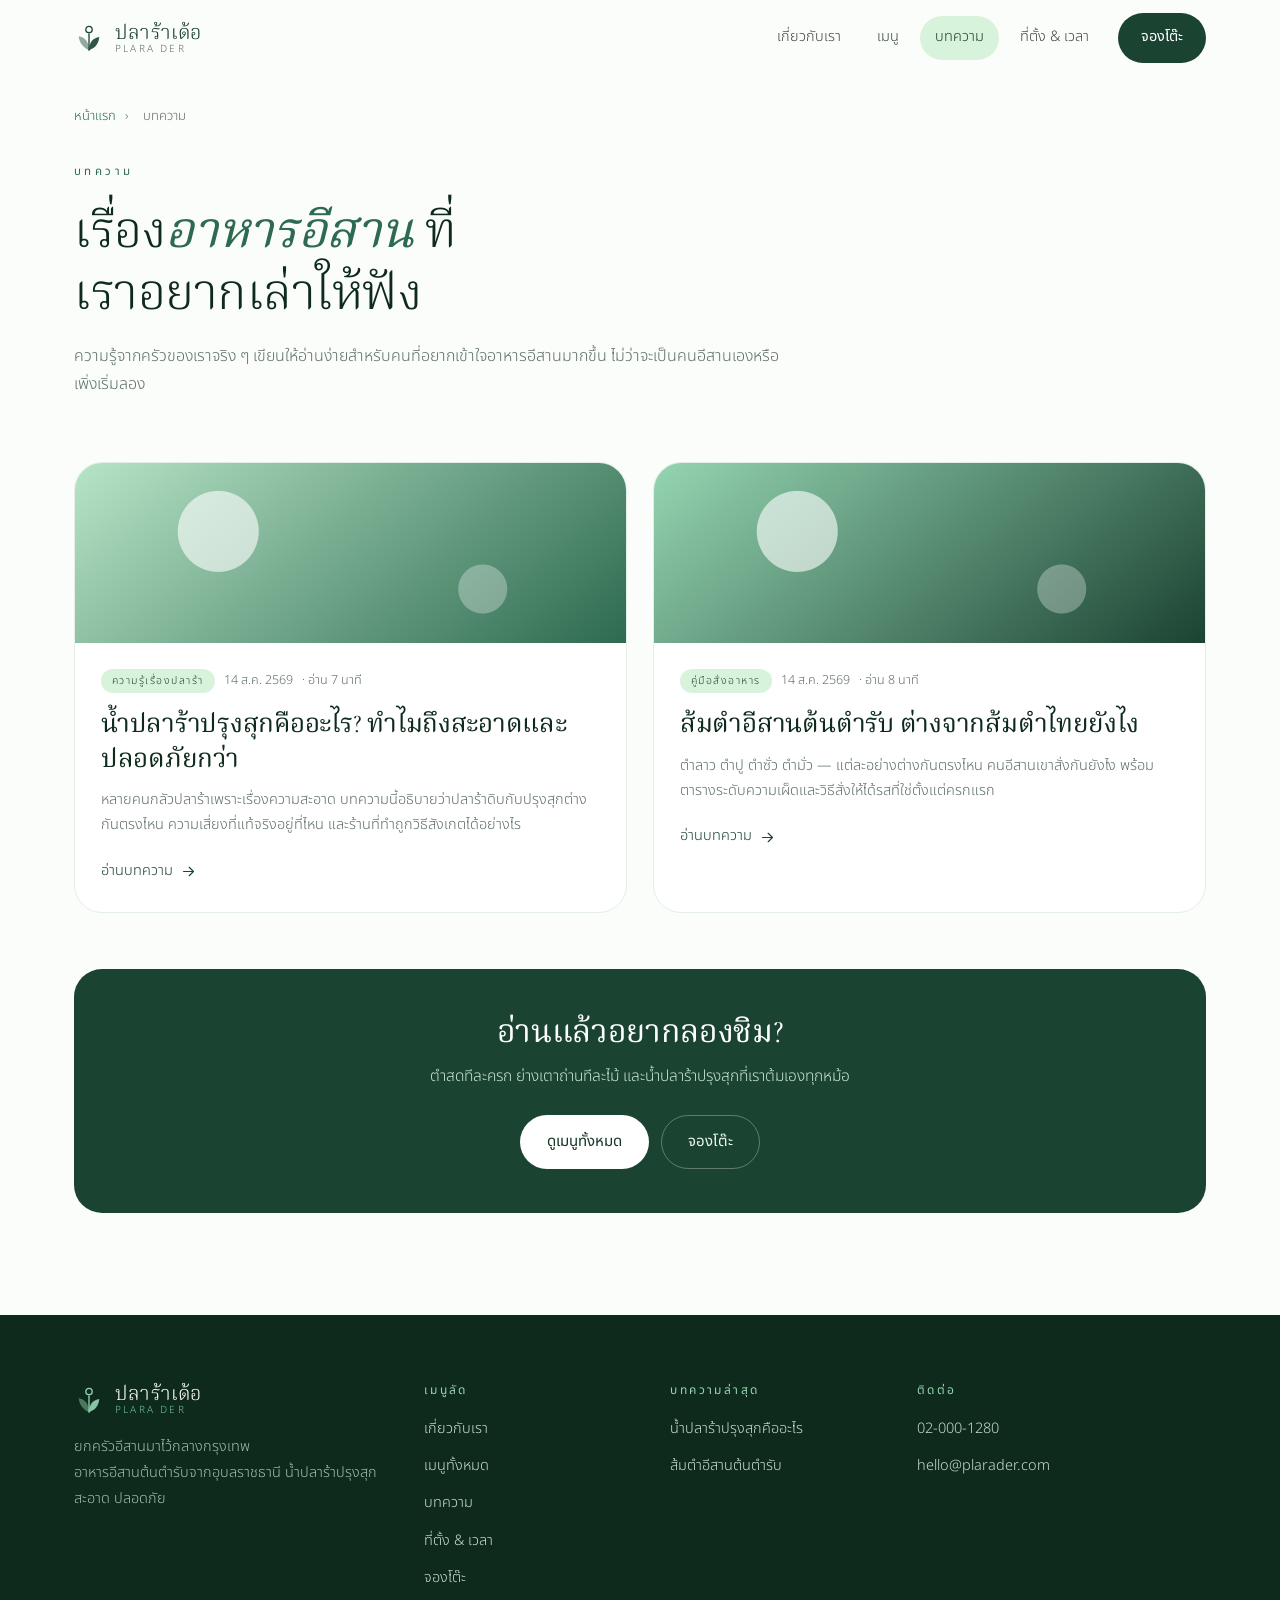
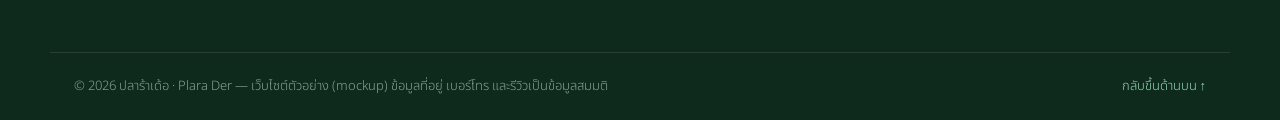
==== commit 8f50d801: "Rebrand site to Plara Der Isaan restaurant Positioning: ยกครัวอีสานมาไว้กลางกรุงเทพ — authentic Ubon" ====
--- a/blog/index.html
+++ b/blog/index.html
@@ -3,19 +3,19 @@
 <head>
 <meta charset="UTF-8" />
 <meta name="viewport" content="width=device-width, initial-scale=1" />
-<title>บทความเรื่องกาแฟดี — ความรู้จากบาริสต้าใบเขียว | Baikiew Café</title>
-<meta name="description" content="รวมบทความเรื่องกาแฟดีจากทีมบาริสต้าใบเขียว ตั้งแต่วิธีดูว่ากาแฟแก้วไหนดีจริง ไปจนถึงคู่มือเลือกและเก็บเมล็ดกาแฟฉบับคนเริ่มต้น" />
-<meta name="keywords" content="กาแฟดี, บทความกาแฟ, ความรู้กาแฟ, เลือกเมล็ดกาแฟ" />
+<title>บทความเรื่องอาหารอีสาน — ความรู้จากครัวปลาร้าเด้อ | Plara Der</title>
+<meta name="description" content="รวมบทความเรื่องอาหารอีสานจากครัวปลาร้าเด้อ ตั้งแต่น้ำปลาร้าปรุงสุกที่สะอาดปลอดภัย ไปจนถึงคู่มือสั่งส้มตำอีสานต้นตำรับให้ได้รสที่ใช่" />
+<meta name="keywords" content="อาหารอีสาน, บทความอาหารอีสาน, น้ำปลาร้าปรุงสุก, ส้มตำอีสาน, อาหารอีสานต้นตำรับ" />
 <meta name="robots" content="index, follow, max-image-preview:large" />
 <link rel="canonical" href="https://baikiew-cafe-tham8.vercel.app/blog/" />
 <meta name="theme-color" content="#2D6A4F" />
 <link rel="icon" href="../assets/favicon.svg" type="image/svg+xml" />
 
 <meta property="og:type" content="website" />
-<meta property="og:title" content="บทความเรื่องกาแฟดี — ความรู้จากบาริสต้าใบเขียว" />
-<meta property="og:description" content="รวมบทความเรื่องกาแฟดี ตั้งแต่วิธีดูว่ากาแฟแก้วไหนดีจริง ไปจนถึงคู่มือเลือกเมล็ด" />
+<meta property="og:title" content="บทความเรื่องอาหารอีสาน — ความรู้จากครัวปลาร้าเด้อ" />
+<meta property="og:description" content="รวมบทความเรื่องอาหารอีสาน น้ำปลาร้าปรุงสุก และคู่มือสั่งส้มตำต้นตำรับ" />
 <meta property="og:url" content="https://baikiew-cafe-tham8.vercel.app/blog/" />
-<meta property="og:site_name" content="ใบเขียว · Baikiew Café" />
+<meta property="og:site_name" content="ปลาร้าเด้อ · Plara Der" />
 <meta property="og:locale" content="th_TH" />
 
 <link rel="preconnect" href="https://fonts.googleapis.com" />
@@ -27,22 +27,22 @@
 {
   "@context": "https://schema.org",
   "@type": "Blog",
-  "name": "บทความเรื่องกาแฟดี — ใบเขียว Baikiew Café",
-  "description": "รวมบทความเรื่องกาแฟดีจากทีมบาริสต้าใบเขียว",
+  "name": "บทความเรื่องอาหารอีสาน — ปลาร้าเด้อ Plara Der",
+  "description": "รวมบทความเรื่องอาหารอีสานจากครัวปลาร้าเด้อ",
   "inLanguage": "th-TH",
   "url": "https://baikiew-cafe-tham8.vercel.app/blog/",
-  "publisher": { "@type": "Organization", "name": "ใบเขียว · Baikiew Café" },
+  "publisher": { "@type": "Organization", "name": "ปลาร้าเด้อ · Plara Der" },
   "blogPost": [
     {
       "@type": "BlogPosting",
-      "headline": "กาแฟดีเป็นยังไง? 7 สัญญาณที่บอกว่ากาแฟแก้วนั้นดีจริง",
-      "url": "https://baikiew-cafe-tham8.vercel.app/blog/what-makes-good-coffee",
+      "headline": "น้ำปลาร้าปรุงสุกคืออะไร? ทำไมถึงสะอาดและปลอดภัยกว่า",
+      "url": "https://baikiew-cafe-tham8.vercel.app/blog/cooked-plara-safe",
       "datePublished": "2026-08-14"
     },
     {
       "@type": "BlogPosting",
-      "headline": "วิธีเลือกเมล็ดกาแฟดี ฉบับคนเริ่มต้น",
-      "url": "https://baikiew-cafe-tham8.vercel.app/blog/how-to-choose-coffee-beans",
+      "headline": "ส้มตำอีสานต้นตำรับ ต่างจากส้มตำไทยยังไง",
+      "url": "https://baikiew-cafe-tham8.vercel.app/blog/isaan-somtam-guide",
       "datePublished": "2026-08-14"
     }
   ]
@@ -66,7 +66,7 @@
 
 <header class="site-header" id="siteHeader">
   <div class="wrap header-inner">
-    <a href="../" class="brand" aria-label="Baikiew Café หน้าแรก">
+    <a href="../" class="brand" aria-label="ปลาร้าเด้อ หน้าแรก">
       <svg class="brand-mark" viewBox="0 0 32 32" aria-hidden="true">
         <path d="M16 29c0-8 4-13 11-14-1 8-5 12-11 14Z" fill="currentColor" opacity=".9"/>
         <path d="M16 29C16 20 12 15 5 14c1 8 5 12 11 15Z" fill="currentColor" opacity=".45"/>
@@ -74,8 +74,8 @@
         <circle cx="16" cy="7" r="3.4" fill="none" stroke="currentColor" stroke-width="1.4"/>
       </svg>
       <span class="brand-text">
-        <span class="brand-th">ใบเขียว</span>
-        <span class="brand-en">Baikiew Café</span>
+        <span class="brand-th">ปลาร้าเด้อ</span>
+        <span class="brand-en">Plara Der</span>
       </span>
     </a>
     <nav class="nav" id="nav" aria-label="เมนูหลัก">
@@ -102,29 +102,29 @@
 
     <div class="section-head">
       <p class="eyebrow">บทความ</p>
-      <h1>เรื่อง<span class="ital">กาแฟดี</span> ที่เราอยากเล่าให้ฟัง</h1>
+      <h1>เรื่อง<span class="ital">อาหารอีสาน</span> ที่เราอยากเล่าให้ฟัง</h1>
       <p class="section-sub">
-        ความรู้ที่เราใช้จริงหลังบาร์ทุกวัน เขียนให้อ่านง่ายสำหรับคนที่อยากเข้าใจกาแฟมากขึ้น
-        โดยไม่ต้องเป็นบาริสต้า
+        ความรู้จากครัวของเราจริง ๆ เขียนให้อ่านง่ายสำหรับคนที่อยากเข้าใจอาหารอีสานมากขึ้น
+        ไม่ว่าจะเป็นคนอีสานเองหรือเพิ่งเริ่มลอง
       </p>
     </div>
 
     <div class="post-grid">
 
       <article class="post-card">
-        <a href="what-makes-good-coffee" class="post-card-art post-art--a" aria-hidden="true" tabindex="-1"></a>
+        <a href="cooked-plara-safe" class="post-card-art post-art--a" aria-hidden="true" tabindex="-1"></a>
         <div class="post-card-body">
           <div class="post-card-meta">
-            <span class="tag">ความรู้เรื่องกาแฟ</span>
+            <span class="tag">ความรู้เรื่องปลาร้า</span>
             <time datetime="2026-08-14">14 ส.ค. 2569</time>
-            <span>· อ่าน 6 นาที</span>
+            <span>· อ่าน 7 นาที</span>
           </div>
-          <h2><a href="what-makes-good-coffee">กาแฟดีเป็นยังไง? 7 สัญญาณที่บอกว่ากาแฟแก้วนั้นดีจริง</a></h2>
+          <h2><a href="cooked-plara-safe">น้ำปลาร้าปรุงสุกคืออะไร? ทำไมถึงสะอาดและปลอดภัยกว่า</a></h2>
           <p>
-            คำว่า “กาแฟดี” ถูกใช้จนแทบไม่มีความหมาย แต่จริง ๆ แล้วมันมีสัญญาณที่จับต้องได้
-            ตั้งแต่วันคั่ว แหล่งปลูก การบด ไปจนถึงรสชาติที่สมดุล — และคุณตรวจสอบเองได้ทั้งหมด
+            หลายคนกลัวปลาร้าเพราะเรื่องความสะอาด บทความนี้อธิบายว่าปลาร้าดิบกับปรุงสุกต่างกันตรงไหน
+            ความเสี่ยงที่แท้จริงอยู่ที่ไหน และร้านที่ทำถูกวิธีสังเกตได้อย่างไร
           </p>
-          <a href="what-makes-good-coffee" class="post-card-more">
+          <a href="cooked-plara-safe" class="post-card-more">
             อ่านบทความ
             <svg viewBox="0 0 24 24" aria-hidden="true" class="ico"><path d="M5 12h14m-6-6 6 6-6 6" fill="none" stroke="currentColor" stroke-width="1.6" stroke-linecap="round" stroke-linejoin="round"/></svg>
           </a>
@@ -132,19 +132,19 @@
       </article>
 
       <article class="post-card">
-        <a href="how-to-choose-coffee-beans" class="post-card-art post-art--b" aria-hidden="true" tabindex="-1"></a>
+        <a href="isaan-somtam-guide" class="post-card-art post-art--b" aria-hidden="true" tabindex="-1"></a>
         <div class="post-card-body">
           <div class="post-card-meta">
-            <span class="tag">คู่มือคนเริ่มต้น</span>
+            <span class="tag">คู่มือสั่งอาหาร</span>
             <time datetime="2026-08-14">14 ส.ค. 2569</time>
-            <span>· อ่าน 7 นาที</span>
+            <span>· อ่าน 8 นาที</span>
           </div>
-          <h2><a href="how-to-choose-coffee-beans">วิธีเลือกเมล็ดกาแฟดี ฉบับคนเริ่มต้น</a></h2>
+          <h2><a href="isaan-somtam-guide">ส้มตำอีสานต้นตำรับ ต่างจากส้มตำไทยยังไง</a></h2>
           <p>
-            ยืนหน้าชั้นกาแฟแล้วไม่รู้จะหยิบถุงไหน? สอนอ่านฉลากให้เป็นภายใน 10 นาที
-            เลือกระดับคั่ว เข้าใจ Natural กับ Washed และเก็บอย่างไรให้กาแฟดีอยู่ได้นาน
+            ตำลาว ตำปู ตำซั่ว ตำมั่ว — แต่ละอย่างต่างกันตรงไหน คนอีสานเขาสั่งกันยังไง
+            พร้อมตารางระดับความเผ็ดและวิธีสั่งให้ได้รสที่ใช่ตั้งแต่ครกแรก
           </p>
-          <a href="how-to-choose-coffee-beans" class="post-card-more">
+          <a href="isaan-somtam-guide" class="post-card-more">
             อ่านบทความ
             <svg viewBox="0 0 24 24" aria-hidden="true" class="ico"><path d="M5 12h14m-6-6 6 6-6 6" fill="none" stroke="currentColor" stroke-width="1.6" stroke-linecap="round" stroke-linejoin="round"/></svg>
           </a>
@@ -155,7 +155,7 @@
 
     <div class="post-cta">
       <h2>อ่านแล้วอยากลองชิม?</h2>
-      <p>เมล็ดทุกล็อตที่ใบเขียวเปิดวันคั่วให้ดู และบอกที่มาได้ทุกแก้ว</p>
+      <p>ตำสดทีละครก ย่างเตาถ่านทีละไม้ และน้ำปลาร้าปรุงสุกที่เราต้มเองทุกหม้อ</p>
       <div class="post-cta-actions">
         <a href="../#menu" class="btn btn-solid">ดูเมนูทั้งหมด</a>
         <a href="../#reserve" class="btn btn-ghost">จองโต๊ะ</a>
@@ -176,9 +176,9 @@
           <path d="M16 29V12" stroke="currentColor" stroke-width="1.4" stroke-linecap="round"/>
           <circle cx="16" cy="7" r="3.4" fill="none" stroke="currentColor" stroke-width="1.4"/>
         </svg>
-        <span class="brand-text"><span class="brand-th">ใบเขียว</span><span class="brand-en">Baikiew Café</span></span>
+        <span class="brand-text"><span class="brand-th">ปลาร้าเด้อ</span><span class="brand-en">Plara Der</span></span>
       </div>
-      <p>ร้านกาแฟดีสไตล์มินิมอลใจกลางสุขุมวิท เปิดตั้งแต่ปี 2562<br />เสิร์ฟกาแฟที่ตั้งใจ ให้กับเช้าที่ไม่รีบ</p>
+      <p>ยกครัวอีสานมาไว้กลางกรุงเทพ<br />อาหารอีสานต้นตำรับจากอุบลราชธานี น้ำปลาร้าปรุงสุก สะอาด ปลอดภัย</p>
     </div>
     <div class="footer-col">
       <h4>เมนูลัด</h4>
@@ -193,20 +193,20 @@
     <div class="footer-col">
       <h4>บทความล่าสุด</h4>
       <ul>
-        <li><a href="what-makes-good-coffee">กาแฟดีเป็นยังไง? 7 สัญญาณ</a></li>
-        <li><a href="how-to-choose-coffee-beans">วิธีเลือกเมล็ดกาแฟดี</a></li>
+        <li><a href="cooked-plara-safe">น้ำปลาร้าปรุงสุกคืออะไร</a></li>
+        <li><a href="isaan-somtam-guide">ส้มตำอีสานต้นตำรับ</a></li>
       </ul>
     </div>
     <div class="footer-col">
       <h4>ติดต่อ</h4>
       <ul>
         <li><a href="tel:+6620001280">02‑000‑1280</a></li>
-        <li><a href="mailto:hello@baikiew.cafe">hello@baikiew.cafe</a></li>
+        <li><a href="mailto:hello@plarader.com">hello@plarader.com</a></li>
       </ul>
     </div>
   </div>
   <div class="wrap footer-bottom">
-    <p>© <span id="year">2026</span> Baikiew Café — เว็บไซต์ตัวอย่าง (mockup) ข้อมูลร้านและรีวิวเป็นข้อมูลสมมติ</p>
+    <p>© <span id="year">2026</span> ปลาร้าเด้อ · Plara Der — เว็บไซต์ตัวอย่าง (mockup) ข้อมูลที่อยู่ เบอร์โทร และรีวิวเป็นข้อมูลสมมติ</p>
     <a href="#" class="to-top">กลับขึ้นด้านบน ↑</a>
   </div>
 </footer>
--- a/styles.css
+++ b/styles.css
@@ -300,6 +300,7 @@
 .g2 { grid-column: span 2; }
 .g3, .g4 { grid-column: span 1; }
 .g-art { position: absolute; inset: 0; transition: transform .6s ease; }
+.g-photo { width: 100%; height: 100%; object-fit: cover; display: block; }
 .g:hover .g-art { transform: scale(1.05); }
 .g figcaption {
   position: absolute; left: 0; right: 0; bottom: 0; z-index: 2;
